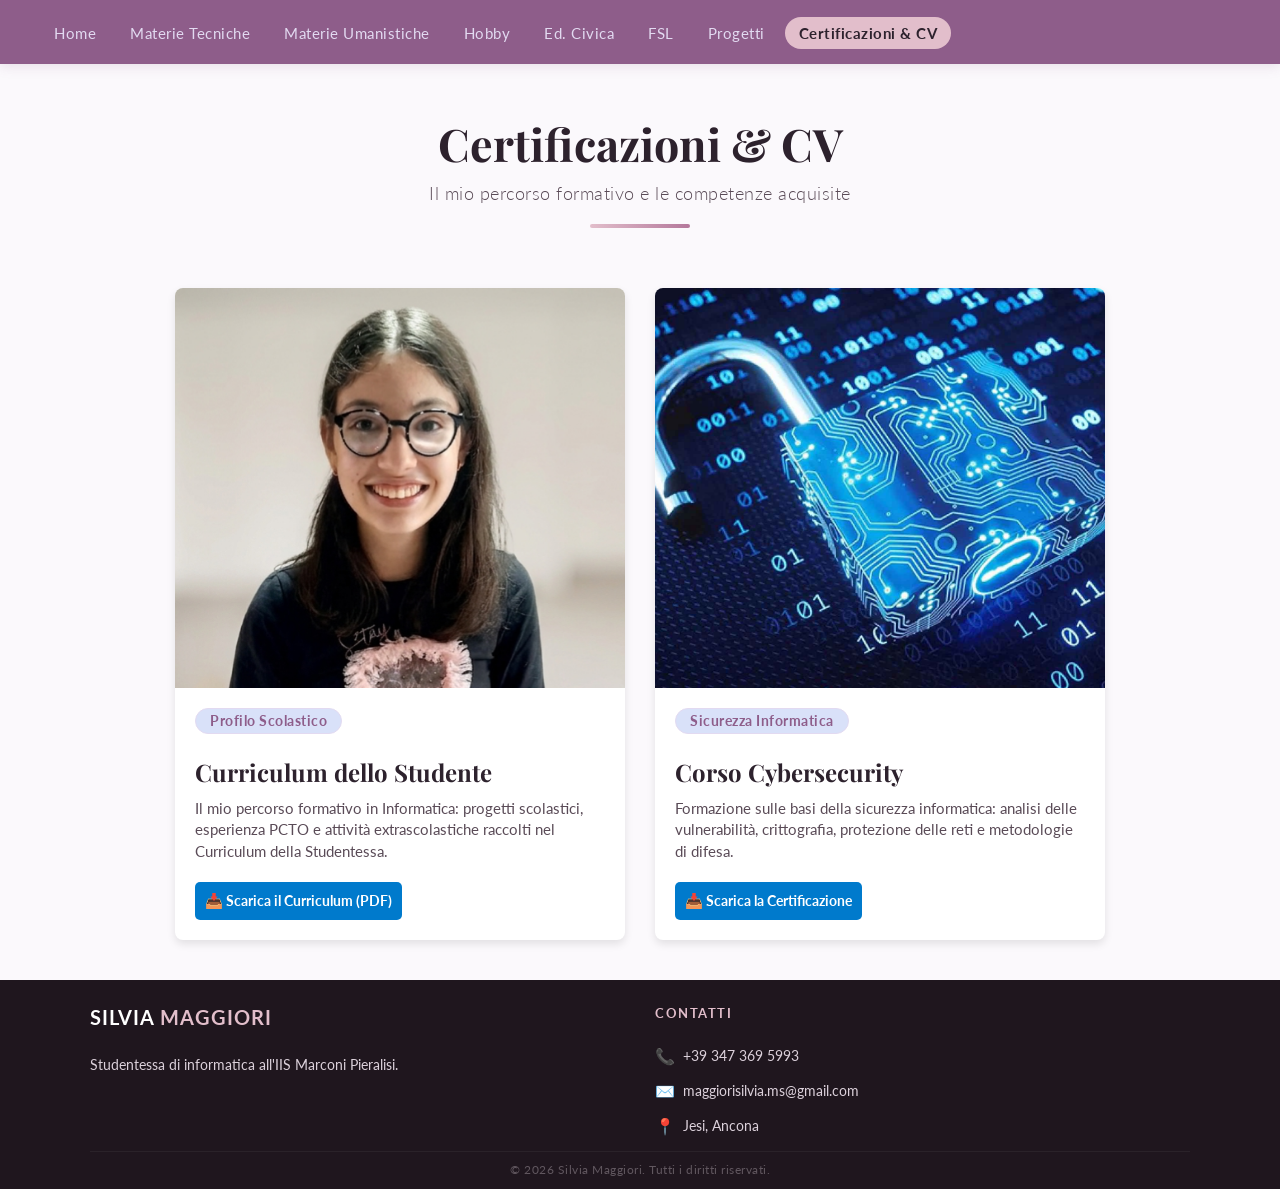
==== cv.html @ c0fbabb7 "Add files via upload" ====
<!DOCTYPE html>
<html lang="it">
<head>
  <meta charset="UTF-8">
  <meta name="viewport" content="width=device-width, initial-scale=1.0">
  <title>Certificazioni & CV - Sito Personale</title>
  <link href="https://fonts.googleapis.com/css2?family=Playfair+Display:wght@400;700&family=Lato:wght@300;400;700&display=swap" rel="stylesheet">
  <link rel="stylesheet" href="stile/style.css">
</head>
<body>

  <!-- Navbar -->
  <nav>
    <ul class="nav-links">
      <li><a href="index.html">Home</a></li>
      <li><a href="materieTeniche.html">Materie Tecniche</a></li>
      <li><a href="materieUmanistiche.html">Materie Umanistiche</a></li>
      <li><a href="hobby.html">Hobby</a></li>
      <li><a href="edcivica.html">Ed. Civica</a></li>
      <li><a href="FSL.html">FSL</a></li>
      <li><a href="progetti.html">Progetti</a></li>
      <li><a href="cv.html" class="active">Certificazioni & CV</a></li>
    </ul>
  </nav>

  <!--Titolo -->
  <header class="page-header">
    <h1 class="page-title">Certificazioni & CV</h1>
    <p class="page-subtitle">Il mio percorso formativo e le competenze acquisite</p>
    <div class="divider-center"></div>
  </header>

  <!-- Card Certificazioni -->
  <main style="display: flex; flex-wrap: wrap; justify-content: center; gap: 30px; padding: 40px 20px; max-width: 1200px; margin: 0 auto;">

    <!-- Cv -->
    <section class="pcto-card" style="flex: 1; min-width: 300px; max-width: 450px; display: flex; flex-direction: column; height: auto; margin: 0; box-shadow: 0 4px 8px rgba(0,0,0,0.1); border-radius: 8px; overflow: hidden;">
      <!-- Spazio foto: inserire img/foto mia.png -->
      <div class="pcto-image-wrapper" style="width: 100%; height: 200px; overflow: hidden;">
        <img src="img/foto mia.png" alt="Curriculum dello Studente" class="pcto-img" style="width: 100%; height: 100%; object-fit: cover;">
      </div>
      <div class="pcto-content" style="padding: 20px; flex-grow: 1; display: flex; flex-direction: column; justify-content: space-between;">
        <div>
          <span class="pcto-badge"> Profilo Scolastico</span>
          <h2 class="pcto-name" style="margin: 10px 0; font-size: 1.5rem;">Curriculum dello Studente</h2>
          <p class="pcto-desc" style="font-size: 0.95rem; line-height: 1.4;">
            Il mio percorso formativo in Informatica: progetti scolastici, esperienza PCTO
            e attività extrascolastiche raccolti nel Curriculum della Studentessa.
          </p>
        </div>
        <p style="margin-top: 20px;">
          <!-- Link al PDF del curriculum -->
          <a href="documenti/Curriculum_MGGSLV06R51E388K (1).pdf" download
            style="display: block; text-align: center; padding: 10px; background-color: #007acc; color: white; text-decoration: none; border-radius: 5px; font-weight: bold; font-size: 0.9rem;">
            📥 Scarica il Curriculum (PDF)
          </a>
        </p>
      </div>
    </section>

    <!-- Cybersecurity -->
    <section class="pcto-card" style="flex: 1; min-width: 300px; max-width: 450px; display: flex; flex-direction: column; height: auto; margin: 0; box-shadow: 0 4px 8px rgba(0,0,0,0.1); border-radius: 8px; overflow: hidden;">
      <div class="pcto-image-wrapper" style="width: 100%; height: 200px; overflow: hidden;">
        <img src="img/sistemi.jpg" alt="Corso Cybersecurity" class="pcto-img" style="width: 100%; height: 100%; object-fit: cover;">
      </div>
      <div class="pcto-content" style="padding: 20px; flex-grow: 1; display: flex; flex-direction: column; justify-content: space-between;">
        <div>
          <span class="pcto-badge"> Sicurezza Informatica</span>
          <h2 class="pcto-name" style="margin: 10px 0; font-size: 1.5rem;">Corso Cybersecurity</h2>
          <p class="pcto-desc" style="font-size: 0.95rem; line-height: 1.4;">
            Formazione sulle basi della sicurezza informatica: analisi delle vulnerabilità,
            crittografia, protezione delle reti e metodologie di difesa.
          </p>
        </div>
        <p style="margin-top: 20px;">
          <!-- Link alla certificazione -->
          <a href="documenti/certificazione corso cyber.jpeg" download
            style="display: block; text-align: center; padding: 10px; background-color: #007acc; color: white; text-decoration: none; border-radius: 5px; font-weight: bold; font-size: 0.9rem;">
            📥 Scarica la Certificazione
          </a>
        </p>
      </div>
    </section>

  </main>

  <!-- Footer-->
  <footer>
    <div class="footer-container">
      <div class="footer-column bio">
        <h3>SILVIA <span class="highlight">MAGGIORI</span></h3>
        <p>Studentessa di informatica all'IIS Marconi Pieralisi.</p>
      </div>
      <div class="footer-column contacts">
        <h4>CONTATTI</h4>
        <ul>
          <li><span class="icon">📞</span> +39 347 369 5993</li>
          <li><span class="icon">✉️</span> <a href="mailto:maggiorisilvia.ms@gmail.com">maggiorisilvia.ms@gmail.com</a></li>
          <li><span class="icon">📍</span> Jesi, Ancona</li>
        </ul>
      </div>
    </div>
    <div class="footer-bottom">
      &copy; 2026 Silvia Maggiori. Tutti i diritti riservati.
    </div>
  </footer>

</body>
</html>
---- stile/style.css ----
/* VARIABILI COLORI PALETTE */
:root {
  /* Toni Pastello e Chiari */
  --lavender-light: #e2daf1;   /* Lilla chiaro/lavanda superiore */
  --lavender-mist: #d9e1f9;    /* Celeste lilla chiarissimo */
  --mauve-soft: #e2cde3;       /* Malva delicato intermedio */
  --rose-dust: #e2becb;        /* Rosa antico/polvere */
  
  /* Toni Scuri di Accento */
  --plum-mid: #b4789b;         /* Prugna medio vibrante */
  --plum-dark: #8e5d8a;        /* Prugna profondo inferiore */
  
  /* Sfondi e Contenitori */
  --bg-light: #fbf9fc;         /* Sfondo generale chiarissimo con punta di lilla */
  --white: #ffffff;            
  
  /* Testi (Ottimizzati per il contrasto e la leggibilità) */
  --text-dark: #2d222d;        /* Grigio scurissimo prugna per testi principali */
  --text-mid: #5a4b57;         /* Grigio-viola medio per descrizioni */

  /* Footer */
  --footer-bg: #1f161e;        /* Melanzana quasi nero per un distacco netto */
  --footer-text: #dcd1db;      /* Testo chiaro per il footer */
}

/* Reset */
* {
  margin: 0;       
  padding: 0;      
  box-sizing: border-box; 
}

body {
  font-family: 'Lato', sans-serif; 
  background-color: var(--bg-light); 
  color: var(--text-dark); 
  min-height: 100vh; 
  display: flex;
  flex-direction: column;
}

/* ===== NAVBAR ===== */
nav {
  background-color: var(--plum-dark); 
  padding: 0 40px; 
  display: flex; 
  align-items: center; 
  justify-content: space-between; 
  height: 64px; 
  box-shadow: 0 2px 12px rgba(142, 93, 138, 0.18); 
  position: sticky; 
  top: 0; 
  z-index: 100; 
}

.nav-logo {
  font-family: 'Playfair Display', serif; 
  color: var(--white); 
  font-size: 1.3rem; 
  font-weight: 700;
  letter-spacing: 1px; 
  text-decoration: none; 
}

.nav-links {
  display: flex; 
  gap: 6px; 
  list-style: none; 
}

.nav-links a {
  color: var(--lavender-light); 
  text-decoration: none; 
  font-size: 0.92rem; 
  font-weight: 400; 
  padding: 7px 14px; 
  border-radius: 20px; 
  transition: background 0.2s, color 0.2s; 
  letter-spacing: 0.5px; 
}

.nav-links a:hover {
  background-color: var(--plum-mid); 
  color: var(--white); 
}

.nav-links a.active {
  background-color: var(--rose-dust); 
  color: var(--text-dark); 
  font-weight: 700; 
}

/* Hero */
.hero {
  flex: 1; 
  display: flex; 
  flex-direction: row; 
  align-items: center; 
  justify-content: center; 
  padding: 60px 40px; 
  min-height: calc(100vh - 64px - 110px); 
  gap: 90px; 
  max-width: 1400px; 
  margin: 0 auto; 
  width: 100%;
}

.photo-container {
  flex: 0 0 400px; 
  display: flex;
  justify-content: center;
  align-items: center;
}

.profile-image-round {
  width: 380px;        
  height: 380px;       
  border-radius: 50%;  
  object-fit: cover;   
  border: 6px solid var(--white); 
  box-shadow: 0 14px 40px rgba(142, 93, 138, 0.12); 
}

/* Card*/
.profile-card {
  background: var(--white); 
  border-radius: 24px; 
  box-shadow: 0 10px 45px rgba(142, 93, 138, 0.08); 
  padding: 55px 60px; 
  flex: 1; 
  max-width: 750px; 
}

.profile-info {
  display: flex;
  flex-direction: column; 
  align-items: flex-start; 
  gap: 16px; 
  text-align: left; 
}

.profile-name {
  font-family: 'Playfair Display', serif; 
  font-size: 3.2rem; 
  color: var(--text-dark); 
  line-height: 1.1; 
  font-weight: 700;
}

.profile-subtitle {
  font-size: 1rem; 
  color: var(--plum-mid); 
  font-weight: 700; 
  letter-spacing: 2px; 
  text-transform: uppercase; 
}

.divider {
  width: 85px; 
  height: 4px; 
  background: linear-gradient(90deg, var(--rose-dust), var(--plum-mid)); 
  border-radius: 2px; 
  margin: 2px 0; 
}

.description-heading {
  font-family: 'Playfair Display', serif;
  font-size: 1.75rem; 
  color: var(--text-dark);
  font-weight: 700;
  margin-top: 5px;
}

.profile-desc {
  font-size: 1.15rem; 
  color: var(--text-mid); 
  line-height: 1.75; 
}

.profile-badge {
  display: inline-flex; 
  align-items: center; 
  gap: 8px; 
  background: var(--lavender-light); 
  border: 1px solid var(--mauve-soft); 
  border-radius: 20px; 
  padding: 8px 22px; 
  font-size: 0.95rem; 
  color: var(--text-dark); 
  font-weight: 700; 
  letter-spacing: 0.5px; 
  margin-top: 5px;
}

/* Sezioni secondarie */
.page-header {
  text-align: center;
  padding: 50px 20px 20px 20px;
  max-width: 800px;
  margin: 0 auto;
}

.page-title {
  font-family: 'Playfair Display', serif;
  font-size: 2.8rem;
  color: var(--text-dark);
  margin-bottom: 10px;
}

.page-subtitle {
  font-size: 1.1rem;
  color: var(--text-mid);
  font-weight: 300;
  letter-spacing: 0.5px;
}

.divider-center {
  width: 100px;
  height: 4px;
  background: linear-gradient(90deg, var(--rose-dust), var(--plum-mid));
  border-radius: 2px;
  margin: 20px auto 0 auto;
}

/* Contenitori Generici Card */
.pcto-container, .hobby-container {
  max-width: 1000px;
  margin: 0 auto;
  padding: 30px 20px 80px 20px;
  display: flex;
  flex-direction: column;
  gap: 40px; 
}

/* Strutture Card Rigide e Allineate */
.pcto-card, .hobby-card {
  background: var(--white);
  border-radius: 20px;
  box-shadow: 0 10px 35px rgba(142, 93, 138, 0.05);
  overflow: hidden;
  display: flex;
  flex-direction: row; 
  align-items: stretch;
  transition: transform 0.3s ease, box-shadow 0.3s ease;
}

.pcto-card:hover, .hobby-card:hover {
  transform: translateY(-5px);
  box-shadow: 0 15px 45px rgba(142, 93, 138, 0.12);
}

.pcto-card.reverse, .hobby-card.reverse {
  flex-direction: row-reverse;
}

/* Gestione Immagini all'interno dei box */
.pcto-image-wrapper, .hobby-image-wrapper, .pcto-map-wrapper {
  flex: 0 0 400px; 
  min-height: 300px;
  background-color: var(--lavender-mist);
  overflow: hidden;
}

.pcto-img, .hobby-img {
  width: 100%;
  height: 100%;
  object-fit: cover;
}

.progetti-img{
  width: 40%;
  height: 40%;
  object-fit: cover;
}

.hobby-img.fit-contain {
  object-fit: contain;
  padding: 20px;
}

/* Allineamento e spaziatura testi interni alle Card */
.pcto-content, .hobby-content {
  padding: 45px;
  flex: 1;
  display: flex;
  flex-direction: column;
  justify-content: center;
  align-items: flex-start;
  text-align: left;
}

.pcto-badge, .hobby-badge {
  display: inline-block;
  background: var(--lavender-mist);
  border: 1px solid var(--lavender-light);
  border-radius: 15px;
  padding: 4px 14px;
  font-size: 0.85rem;
  color: var(--plum-dark);
  font-weight: 700;
  margin-bottom: 12px;
  letter-spacing: 0.5px;
}

.pcto-name, .hobby-name {
  font-family: 'Playfair Display', serif;
  font-size: 2rem;
  color: var(--text-dark);
  margin-bottom: 15px;
  font-weight: 700;
}

.pcto-desc, .hobby-desc {
  font-size: 1.05rem;
  color: var(--text-mid);
  line-height: 1.7;
}

/* Pulsanti Link (Es. Bottone Azienda PCTO) */
.pcto-button {
  display: inline-block;
  background-color: var(--plum-mid);
  color: var(--white);
  text-decoration: none;
  padding: 10px 22px;
  border-radius: 20px;
  font-weight: 700;
  font-size: 0.9rem;
  transition: background-color 0.2s, transform 0.2s;
  box-shadow: 0 4px 12px rgba(180, 120, 155, 0.25);
}

.pcto-button:hover {
  background-color: var(--plum-dark);
  transform: translateY(-1px);
}

/* Footer */
footer {
  background-color: var(--footer-bg); 
  color: var(--white);
  padding: 25px 40px 12px; 
  width: 100%;
  margin-top: auto;
}

.footer-container {
  max-width: 1100px;
  margin: 0 auto;
  display: flex;
  justify-content: space-between;
  align-items: flex-start;
  gap: 30px; 
}

.footer-column {
  flex: 1;
}

.footer-column.bio h3 {
  font-family: 'Lato', sans-serif;
  font-size: 1.25rem; 
  letter-spacing: 1px;
  margin-bottom: 25px; 
  color: var(--white);
}

.footer-column.bio .highlight {
  color: var(--rose-dust); 
}

.footer-column.bio p {
  color: var(--footer-text);
  font-size: 0.9rem; 
  line-height: 1.5;
  max-width: 320px;
}

.footer-column h4 {
  font-size: 0.8rem; 
  letter-spacing: 1.5px;
  color: var(--rose-dust); 
  margin-bottom: 25px; 
  font-weight: 700;
}

.footer-column.contacts ul {
  list-style: none;
  display: flex;
  flex-direction: column;
  gap: 15px; 
}

.footer-column.contacts li {
  color: var(--footer-text);
  font-size: 0.9rem;
  display: flex;
  align-items: center;
}

.footer-column.contacts .icon {
  margin-right: 10px;
  font-size: 1rem;
  display: inline-block;
  width: 18px;
}

.footer-column.contacts a {
  color: var(--footer-text);
  text-decoration: none;
  transition: color 0.2s;
}

.footer-column.contacts a:hover {
  color: var(--white);
}

.footer-bottom {
  max-width: 1100px;
  margin: 15px auto 0; 
  padding-top: 10px; 
  border-top: 1px solid rgba(255, 255, 255, 0.05); 
  text-align: center;
  font-size: 0.78rem;
  color: rgba(220, 209, 219, 0.35);
  letter-spacing: 0.5px;
}

/* Responsive */
@media (max-width: 1120px) {
  .hero {
    gap: 40px; 
  }
  .profile-image-round {
    width: 300px; 
    height: 300px;
  }
  .photo-container {
    flex: 0 0 320px;
  }
}

@media (max-width: 850px) {
  .hero {
    flex-direction: column; 
    text-align: center; 
    gap: 30px;
    padding: 40px 20px;
  }

  .photo-container {
    flex: 0 0 auto;
  }

  .profile-image-round {
    width: 220px; 
    height: 220px; 
  }

  .profile-card {
    width: 100%;
    padding: 40px 25px; 
  }

  .profile-info {
    align-items: center; 
    text-align: center;
  }

  .profile-name {
    font-size: 2.5rem; 
  }

  /* Compattamento moduli card per mobile */
  .pcto-card, .pcto-card.reverse, .hobby-card, .hobby-card.reverse {
    flex-direction: column; 
  }

  .pcto-image-wrapper, .hobby-image-wrapper, .pcto-map-wrapper {
    flex: 0 0 250px;
    width: 100%;
  }

  .pcto-content, .hobby-content {
    padding: 30px 25px;
    align-items: center;
    text-align: center;
  }

  .page-title {
    font-size: 2.3rem;
  }

  .footer-container {
    flex-direction: column;
    gap: 20px; 
    text-align: center;
  }

  .footer-column.bio p {
    margin: 0 auto;
  }

  .footer-column.contacts ul {
    align-items: center;
  }

  .footer-column h4 {
    margin-bottom: 15px;
  }
}
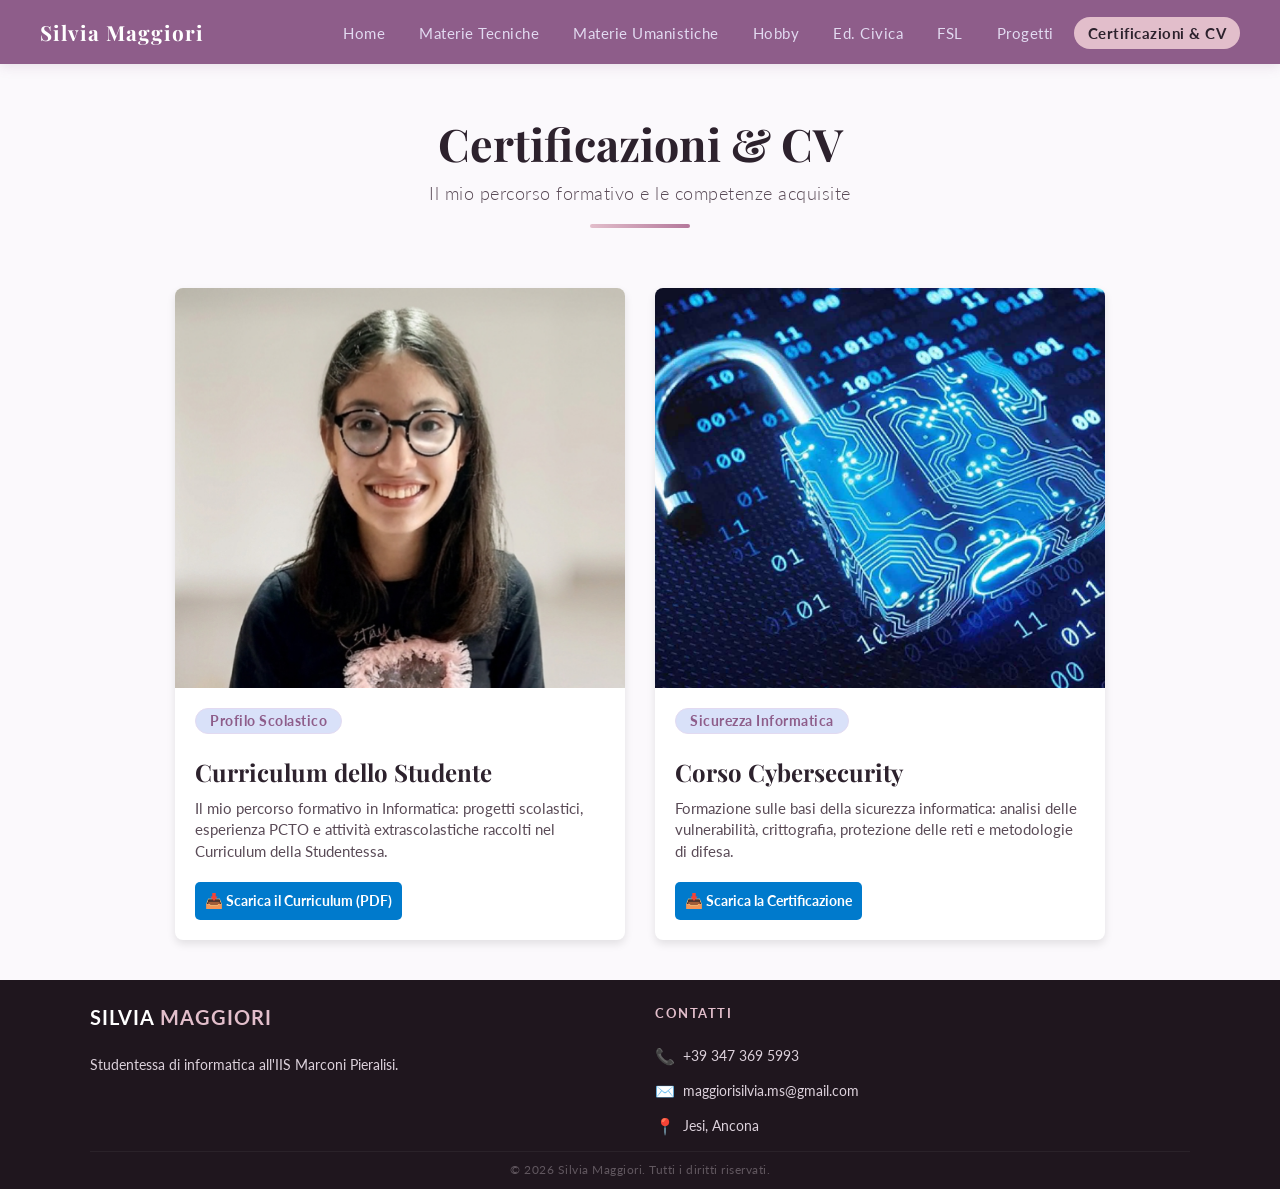
==== commit dc8122ae: "Update cv.html" ====
--- a/cv.html
+++ b/cv.html
@@ -11,6 +11,7 @@
 
   <!-- Navbar -->
   <nav>
+    <a href="index.html" class="nav-logo">Silvia Maggiori</a>
     <ul class="nav-links">
       <li><a href="index.html">Home</a></li>
       <li><a href="materieTeniche.html">Materie Tecniche</a></li>
@@ -21,7 +22,24 @@
       <li><a href="progetti.html">Progetti</a></li>
       <li><a href="cv.html" class="active">Certificazioni & CV</a></li>
     </ul>
+    <button class="nav-hamburger" id="hamburger" aria-label="Menu">
+      <span></span>
+      <span></span>
+      <span></span>
+    </button>
   </nav>
+
+  <!-- Menu Mobile -->
+  <div class="nav-mobile-overlay" id="mobileNav">
+    <a href="index.html">Home</a>
+    <a href="materieTeniche.html">Materie Tecniche</a>
+    <a href="materieUmanistiche.html">Materie Umanistiche</a>
+    <a href="hobby.html">Hobby</a>
+    <a href="edcivica.html">Ed. Civica</a>
+    <a href="FSL.html">FSL</a>
+    <a href="progetti.html">Progetti</a>
+    <a href="cv.html" class="active">Certificazioni &amp; CV</a>
+  </div>
 
   <!--Titolo -->
   <header class="page-header">
@@ -105,5 +123,14 @@
     </div>
   </footer>
 
+  <script>
+    const btn = document.getElementById('hamburger');
+    const menu = document.getElementById('mobileNav');
+    btn.addEventListener('click', () => {
+      btn.classList.toggle('open');
+      menu.classList.toggle('open');
+    });
+  </script>
+
 </body>
-</html>+</html>
--- a/stile/style.css
+++ b/stile/style.css
@@ -90,6 +90,80 @@
   font-weight: 700; 
 }
 
+/* ===== HAMBURGER BUTTON ===== */
+.nav-hamburger {
+  display: none;
+  flex-direction: column;
+  justify-content: center;
+  gap: 5px;
+  background: none;
+  border: none;
+  cursor: pointer;
+  padding: 6px;
+  z-index: 200;
+}
+
+.nav-hamburger span {
+  display: block;
+  width: 24px;
+  height: 2px;
+  background-color: var(--lavender-light);
+  border-radius: 2px;
+  transition: transform 0.3s ease, opacity 0.3s ease;
+}
+
+/* Animazione X quando aperto */
+.nav-hamburger.open span:nth-child(1) {
+  transform: translateY(7px) rotate(45deg);
+}
+.nav-hamburger.open span:nth-child(2) {
+  opacity: 0;
+}
+.nav-hamburger.open span:nth-child(3) {
+  transform: translateY(-7px) rotate(-45deg);
+}
+
+/* ===== MOBILE NAV OVERLAY ===== */
+.nav-mobile-overlay {
+  display: none;
+  position: fixed;
+  top: 64px;
+  left: 0;
+  width: 100%;
+  background-color: var(--plum-dark);
+  box-shadow: 0 8px 24px rgba(0,0,0,0.2);
+  z-index: 99;
+  flex-direction: column;
+  padding: 16px 20px 20px;
+  gap: 6px;
+}
+
+.nav-mobile-overlay.open {
+  display: flex;
+}
+
+.nav-mobile-overlay a {
+  color: var(--lavender-light);
+  text-decoration: none;
+  font-size: 1rem;
+  font-weight: 400;
+  padding: 10px 16px;
+  border-radius: 12px;
+  transition: background 0.2s, color 0.2s;
+  letter-spacing: 0.5px;
+}
+
+.nav-mobile-overlay a:hover {
+  background-color: var(--plum-mid);
+  color: var(--white);
+}
+
+.nav-mobile-overlay a.active {
+  background-color: var(--rose-dust);
+  color: var(--text-dark);
+  font-weight: 700;
+}
+
 /* Hero */
 .hero {
   flex: 1; 
@@ -441,12 +515,551 @@
 }
 
 @media (max-width: 850px) {
+  .nav-links {
+    display: none;
+  }
+
+  .nav-hamburger {
+    display: flex;
+  }
+
   .hero {
     flex-direction: column; 
     text-align: center; 
     gap: 30px;
     padding: 40px 20px;
   }
+/* VARIABILI COLORI PALETTE */
+:root {
+  /* Toni Pastello e Chiari */
+  --lavender-light: #e2daf1;   /* Lilla chiaro/lavanda superiore */
+  --lavender-mist: #d9e1f9;    /* Celeste lilla chiarissimo */
+  --mauve-soft: #e2cde3;       /* Malva delicato intermedio */
+  --rose-dust: #e2becb;        /* Rosa antico/polvere */
+  
+  /* Toni Scuri di Accento */
+  --plum-mid: #b4789b;         /* Prugna medio vibrante */
+  --plum-dark: #8e5d8a;        /* Prugna profondo inferiore */
+  
+  /* Sfondi e Contenitori */
+  --bg-light: #fbf9fc;         /* Sfondo generale chiarissimo con punta di lilla */
+  --white: #ffffff;            
+  
+  /* Testi (Ottimizzati per il contrasto e la leggibilità) */
+  --text-dark: #2d222d;        /* Grigio scurissimo prugna per testi principali */
+  --text-mid: #5a4b57;         /* Grigio-viola medio per descrizioni */
+
+  /* Footer */
+  --footer-bg: #1f161e;        /* Melanzana quasi nero per un distacco netto */
+  --footer-text: #dcd1db;      /* Testo chiaro per il footer */
+}
+
+/* Reset */
+* {
+  margin: 0;       
+  padding: 0;      
+  box-sizing: border-box; 
+}
+
+body {
+  font-family: 'Lato', sans-serif; 
+  background-color: var(--bg-light); 
+  color: var(--text-dark); 
+  min-height: 100vh; 
+  display: flex;
+  flex-direction: column;
+}
+
+/* ===== NAVBAR ===== */
+nav {
+  background-color: var(--plum-dark); 
+  padding: 0 40px; 
+  display: flex; 
+  align-items: center; 
+  justify-content: space-between; 
+  height: 64px; 
+  box-shadow: 0 2px 12px rgba(142, 93, 138, 0.18); 
+  position: sticky; 
+  top: 0; 
+  z-index: 100; 
+}
+
+.nav-logo {
+  font-family: 'Playfair Display', serif; 
+  color: var(--white); 
+  font-size: 1.3rem; 
+  font-weight: 700;
+  letter-spacing: 1px; 
+  text-decoration: none; 
+}
+
+.nav-links {
+  display: flex; 
+  gap: 6px; 
+  list-style: none; 
+}
+
+.nav-links a {
+  color: var(--lavender-light); 
+  text-decoration: none; 
+  font-size: 0.92rem; 
+  font-weight: 400; 
+  padding: 7px 14px; 
+  border-radius: 20px; 
+  transition: background 0.2s, color 0.2s; 
+  letter-spacing: 0.5px; 
+}
+
+.nav-links a:hover {
+  background-color: var(--plum-mid); 
+  color: var(--white); 
+}
+
+.nav-links a.active {
+  background-color: var(--rose-dust); 
+  color: var(--text-dark); 
+  font-weight: 700; 
+}
+
+/* ===== HAMBURGER BUTTON ===== */
+.nav-hamburger {
+  display: none;
+  flex-direction: column;
+  justify-content: center;
+  gap: 5px;
+  background: none;
+  border: none;
+  cursor: pointer;
+  padding: 6px;
+  z-index: 200;
+}
+
+.nav-hamburger span {
+  display: block;
+  width: 24px;
+  height: 2px;
+  background-color: var(--lavender-light);
+  border-radius: 2px;
+  transition: transform 0.3s ease, opacity 0.3s ease;
+}
+
+/* Animazione X quando aperto */
+.nav-hamburger.open span:nth-child(1) {
+  transform: translateY(7px) rotate(45deg);
+}
+.nav-hamburger.open span:nth-child(2) {
+  opacity: 0;
+}
+.nav-hamburger.open span:nth-child(3) {
+  transform: translateY(-7px) rotate(-45deg);
+}
+
+/* ===== MOBILE NAV OVERLAY ===== */
+.nav-mobile-overlay {
+  display: none;
+  position: fixed;
+  top: 64px;
+  left: 0;
+  width: 100%;
+  background-color: var(--plum-dark);
+  box-shadow: 0 8px 24px rgba(0,0,0,0.2);
+  z-index: 99;
+  flex-direction: column;
+  padding: 16px 20px 20px;
+  gap: 6px;
+}
+
+.nav-mobile-overlay.open {
+  display: flex;
+}
+
+.nav-mobile-overlay a {
+  color: var(--lavender-light);
+  text-decoration: none;
+  font-size: 1rem;
+  font-weight: 400;
+  padding: 10px 16px;
+  border-radius: 12px;
+  transition: background 0.2s, color 0.2s;
+  letter-spacing: 0.5px;
+}
+
+.nav-mobile-overlay a:hover {
+  background-color: var(--plum-mid);
+  color: var(--white);
+}
+
+.nav-mobile-overlay a.active {
+  background-color: var(--rose-dust);
+  color: var(--text-dark);
+  font-weight: 700;
+}
+
+/* Hero */
+.hero {
+  flex: 1; 
+  display: flex; 
+  flex-direction: row; 
+  align-items: center; 
+  justify-content: center; 
+  padding: 60px 40px; 
+  min-height: calc(100vh - 64px - 110px); 
+  gap: 90px; 
+  max-width: 1400px; 
+  margin: 0 auto; 
+  width: 100%;
+}
+
+.photo-container {
+  flex: 0 0 400px; 
+  display: flex;
+  justify-content: center;
+  align-items: center;
+}
+
+.profile-image-round {
+  width: 380px;        
+  height: 380px;       
+  border-radius: 50%;  
+  object-fit: cover;   
+  border: 6px solid var(--white); 
+  box-shadow: 0 14px 40px rgba(142, 93, 138, 0.12); 
+}
+
+/* Card*/
+.profile-card {
+  background: var(--white); 
+  border-radius: 24px; 
+  box-shadow: 0 10px 45px rgba(142, 93, 138, 0.08); 
+  padding: 55px 60px; 
+  flex: 1; 
+  max-width: 750px; 
+}
+
+.profile-info {
+  display: flex;
+  flex-direction: column; 
+  align-items: flex-start; 
+  gap: 16px; 
+  text-align: left; 
+}
+
+.profile-name {
+  font-family: 'Playfair Display', serif; 
+  font-size: 3.2rem; 
+  color: var(--text-dark); 
+  line-height: 1.1; 
+  font-weight: 700;
+}
+
+.profile-subtitle {
+  font-size: 1rem; 
+  color: var(--plum-mid); 
+  font-weight: 700; 
+  letter-spacing: 2px; 
+  text-transform: uppercase; 
+}
+
+.divider {
+  width: 85px; 
+  height: 4px; 
+  background: linear-gradient(90deg, var(--rose-dust), var(--plum-mid)); 
+  border-radius: 2px; 
+  margin: 2px 0; 
+}
+
+.description-heading {
+  font-family: 'Playfair Display', serif;
+  font-size: 1.75rem; 
+  color: var(--text-dark);
+  font-weight: 700;
+  margin-top: 5px;
+}
+
+.profile-desc {
+  font-size: 1.15rem; 
+  color: var(--text-mid); 
+  line-height: 1.75; 
+}
+
+.profile-badge {
+  display: inline-flex; 
+  align-items: center; 
+  gap: 8px; 
+  background: var(--lavender-light); 
+  border: 1px solid var(--mauve-soft); 
+  border-radius: 20px; 
+  padding: 8px 22px; 
+  font-size: 0.95rem; 
+  color: var(--text-dark); 
+  font-weight: 700; 
+  letter-spacing: 0.5px; 
+  margin-top: 5px;
+}
+
+/* Sezioni secondarie */
+.page-header {
+  text-align: center;
+  padding: 50px 20px 20px 20px;
+  max-width: 800px;
+  margin: 0 auto;
+}
+
+.page-title {
+  font-family: 'Playfair Display', serif;
+  font-size: 2.8rem;
+  color: var(--text-dark);
+  margin-bottom: 10px;
+}
+
+.page-subtitle {
+  font-size: 1.1rem;
+  color: var(--text-mid);
+  font-weight: 300;
+  letter-spacing: 0.5px;
+}
+
+.divider-center {
+  width: 100px;
+  height: 4px;
+  background: linear-gradient(90deg, var(--rose-dust), var(--plum-mid));
+  border-radius: 2px;
+  margin: 20px auto 0 auto;
+}
+
+/* Contenitori Generici Card */
+.pcto-container, .hobby-container {
+  max-width: 1000px;
+  margin: 0 auto;
+  padding: 30px 20px 80px 20px;
+  display: flex;
+  flex-direction: column;
+  gap: 40px; 
+}
+
+/* Strutture Card Rigide e Allineate */
+.pcto-card, .hobby-card {
+  background: var(--white);
+  border-radius: 20px;
+  box-shadow: 0 10px 35px rgba(142, 93, 138, 0.05);
+  overflow: hidden;
+  display: flex;
+  flex-direction: row; 
+  align-items: stretch;
+  transition: transform 0.3s ease, box-shadow 0.3s ease;
+}
+
+.pcto-card:hover, .hobby-card:hover {
+  transform: translateY(-5px);
+  box-shadow: 0 15px 45px rgba(142, 93, 138, 0.12);
+}
+
+.pcto-card.reverse, .hobby-card.reverse {
+  flex-direction: row-reverse;
+}
+
+/* Gestione Immagini all'interno dei box */
+.pcto-image-wrapper, .hobby-image-wrapper, .pcto-map-wrapper {
+  flex: 0 0 400px; 
+  min-height: 300px;
+  background-color: var(--lavender-mist);
+  overflow: hidden;
+}
+
+.pcto-img, .hobby-img {
+  width: 100%;
+  height: 100%;
+  object-fit: cover;
+}
+
+.progetti-img{
+  width: 40%;
+  height: 40%;
+  object-fit: cover;
+}
+
+.hobby-img.fit-contain {
+  object-fit: contain;
+  padding: 20px;
+}
+
+/* Allineamento e spaziatura testi interni alle Card */
+.pcto-content, .hobby-content {
+  padding: 45px;
+  flex: 1;
+  display: flex;
+  flex-direction: column;
+  justify-content: center;
+  align-items: flex-start;
+  text-align: left;
+}
+
+.pcto-badge, .hobby-badge {
+  display: inline-block;
+  background: var(--lavender-mist);
+  border: 1px solid var(--lavender-light);
+  border-radius: 15px;
+  padding: 4px 14px;
+  font-size: 0.85rem;
+  color: var(--plum-dark);
+  font-weight: 700;
+  margin-bottom: 12px;
+  letter-spacing: 0.5px;
+}
+
+.pcto-name, .hobby-name {
+  font-family: 'Playfair Display', serif;
+  font-size: 2rem;
+  color: var(--text-dark);
+  margin-bottom: 15px;
+  font-weight: 700;
+}
+
+.pcto-desc, .hobby-desc {
+  font-size: 1.05rem;
+  color: var(--text-mid);
+  line-height: 1.7;
+}
+
+/* Pulsanti Link (Es. Bottone Azienda PCTO) */
+.pcto-button {
+  display: inline-block;
+  background-color: var(--plum-mid);
+  color: var(--white);
+  text-decoration: none;
+  padding: 10px 22px;
+  border-radius: 20px;
+  font-weight: 700;
+  font-size: 0.9rem;
+  transition: background-color 0.2s, transform 0.2s;
+  box-shadow: 0 4px 12px rgba(180, 120, 155, 0.25);
+}
+
+.pcto-button:hover {
+  background-color: var(--plum-dark);
+  transform: translateY(-1px);
+}
+
+/* Footer */
+footer {
+  background-color: var(--footer-bg); 
+  color: var(--white);
+  padding: 25px 40px 12px; 
+  width: 100%;
+  margin-top: auto;
+}
+
+.footer-container {
+  max-width: 1100px;
+  margin: 0 auto;
+  display: flex;
+  justify-content: space-between;
+  align-items: flex-start;
+  gap: 30px; 
+}
+
+.footer-column {
+  flex: 1;
+}
+
+.footer-column.bio h3 {
+  font-family: 'Lato', sans-serif;
+  font-size: 1.25rem; 
+  letter-spacing: 1px;
+  margin-bottom: 25px; 
+  color: var(--white);
+}
+
+.footer-column.bio .highlight {
+  color: var(--rose-dust); 
+}
+
+.footer-column.bio p {
+  color: var(--footer-text);
+  font-size: 0.9rem; 
+  line-height: 1.5;
+  max-width: 320px;
+}
+
+.footer-column h4 {
+  font-size: 0.8rem; 
+  letter-spacing: 1.5px;
+  color: var(--rose-dust); 
+  margin-bottom: 25px; 
+  font-weight: 700;
+}
+
+.footer-column.contacts ul {
+  list-style: none;
+  display: flex;
+  flex-direction: column;
+  gap: 15px; 
+}
+
+.footer-column.contacts li {
+  color: var(--footer-text);
+  font-size: 0.9rem;
+  display: flex;
+  align-items: center;
+}
+
+.footer-column.contacts .icon {
+  margin-right: 10px;
+  font-size: 1rem;
+  display: inline-block;
+  width: 18px;
+}
+
+.footer-column.contacts a {
+  color: var(--footer-text);
+  text-decoration: none;
+  transition: color 0.2s;
+}
+
+.footer-column.contacts a:hover {
+  color: var(--white);
+}
+
+.footer-bottom {
+  max-width: 1100px;
+  margin: 15px auto 0; 
+  padding-top: 10px; 
+  border-top: 1px solid rgba(255, 255, 255, 0.05); 
+  text-align: center;
+  font-size: 0.78rem;
+  color: rgba(220, 209, 219, 0.35);
+  letter-spacing: 0.5px;
+}
+
+/* Responsive */
+@media (max-width: 1120px) {
+  .hero {
+    gap: 40px; 
+  }
+  .profile-image-round {
+    width: 300px; 
+    height: 300px;
+  }
+  .photo-container {
+    flex: 0 0 320px;
+  }
+}
+
+@media (max-width: 850px) {
+  .nav-links {
+    display: none;
+  }
+
+  .nav-hamburger {
+    display: flex;
+  }
+
+  .hero {
+    flex-direction: column; 
+    text-align: center; 
+    gap: 30px;
+    padding: 40px 20px;
+  }
 
   .photo-container {
     flex: 0 0 auto;
@@ -508,4 +1121,4 @@
   .footer-column h4 {
     margin-bottom: 15px;
   }
-}+}
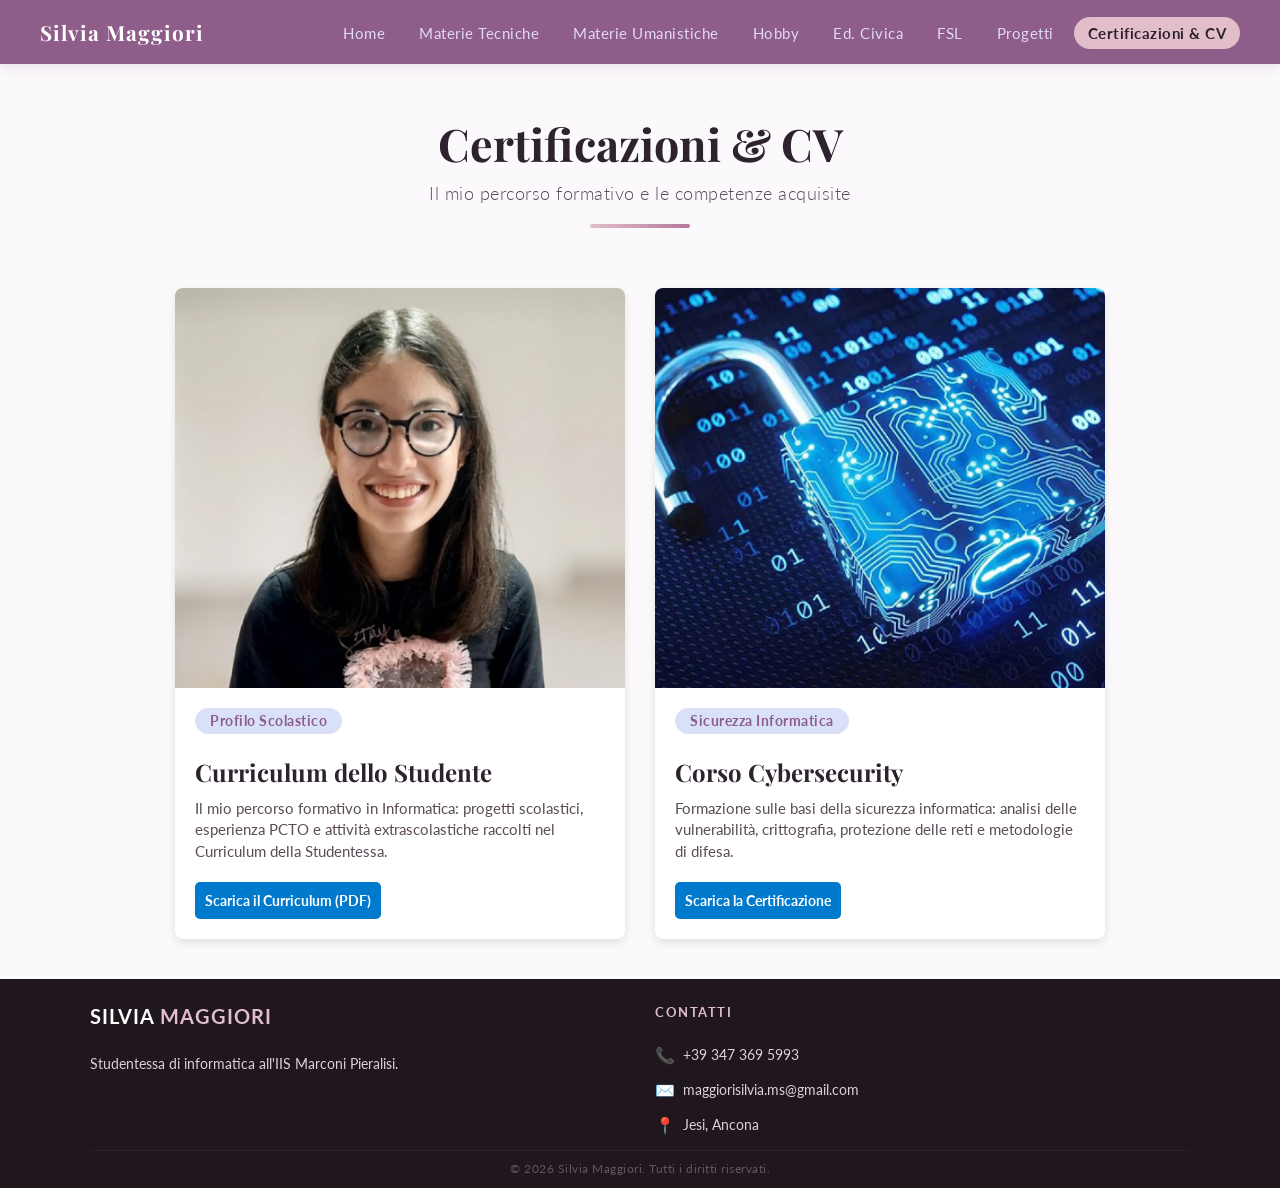
==== commit 57566de0: "Update cv.html" ====
--- a/cv.html
+++ b/cv.html
@@ -70,7 +70,7 @@
           <!-- Link al PDF del curriculum -->
           <a href="documenti/Curriculum_MGGSLV06R51E388K (1).pdf" download
             style="display: block; text-align: center; padding: 10px; background-color: #007acc; color: white; text-decoration: none; border-radius: 5px; font-weight: bold; font-size: 0.9rem;">
-            📥 Scarica il Curriculum (PDF)
+            Scarica il Curriculum (PDF)
           </a>
         </p>
       </div>
@@ -94,7 +94,7 @@
           <!-- Link alla certificazione -->
           <a href="documenti/certificazione corso cyber.jpeg" download
             style="display: block; text-align: center; padding: 10px; background-color: #007acc; color: white; text-decoration: none; border-radius: 5px; font-weight: bold; font-size: 0.9rem;">
-            📥 Scarica la Certificazione
+            Scarica la Certificazione
           </a>
         </p>
       </div>
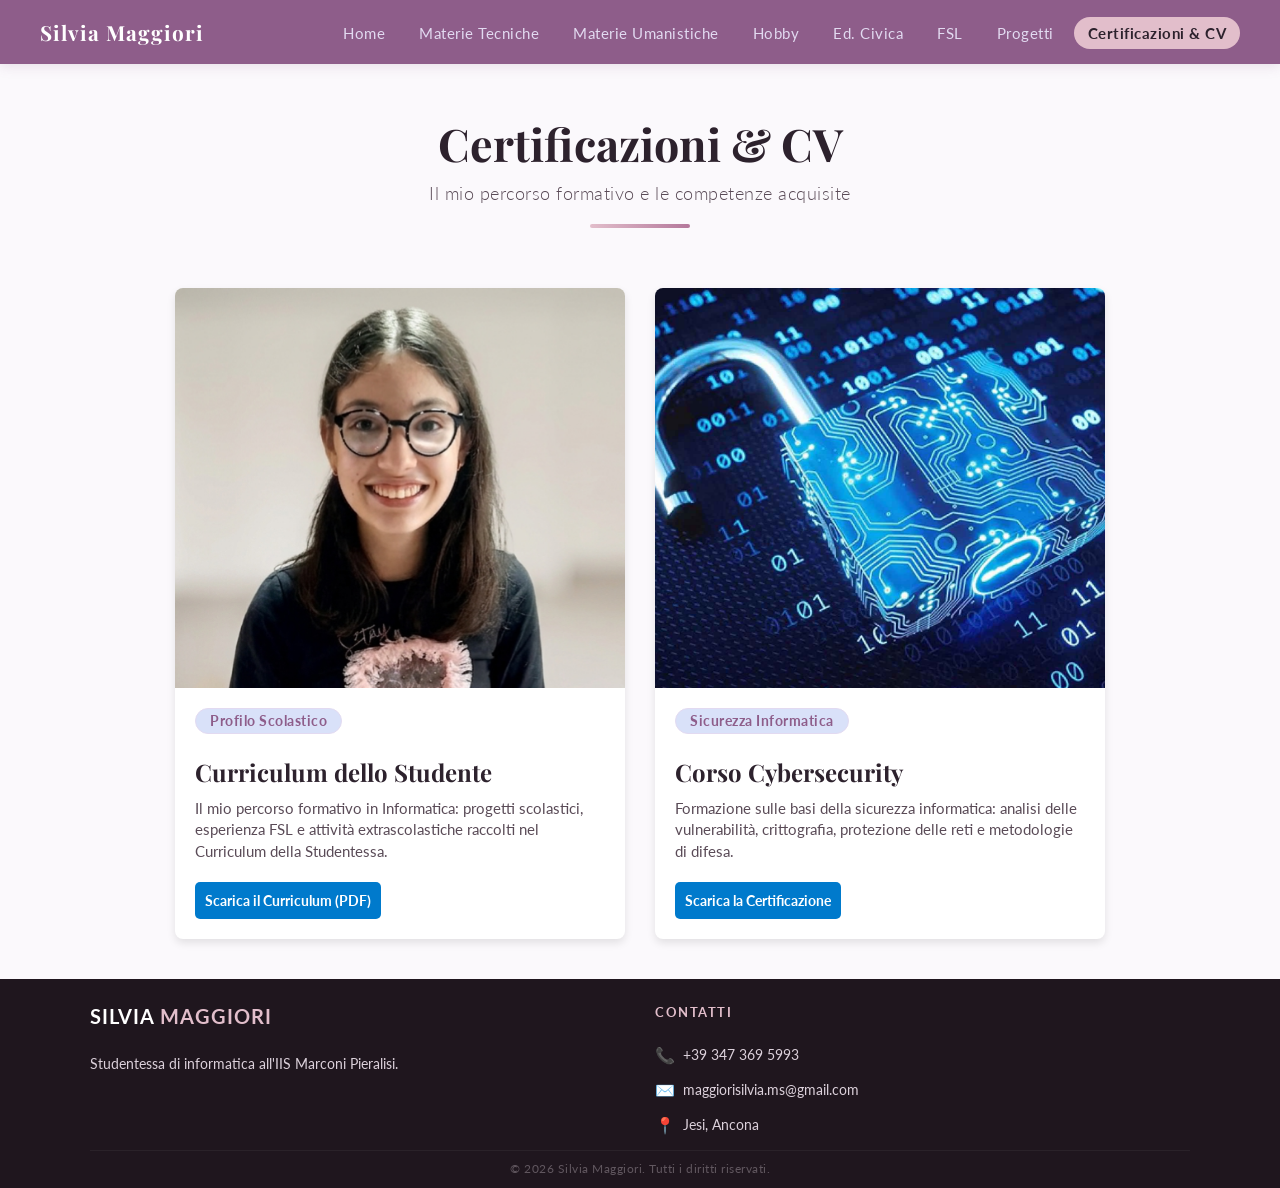
==== commit 970371a0: "Update cv.html" ====
--- a/cv.html
+++ b/cv.html
@@ -62,7 +62,7 @@
           <span class="pcto-badge"> Profilo Scolastico</span>
           <h2 class="pcto-name" style="margin: 10px 0; font-size: 1.5rem;">Curriculum dello Studente</h2>
           <p class="pcto-desc" style="font-size: 0.95rem; line-height: 1.4;">
-            Il mio percorso formativo in Informatica: progetti scolastici, esperienza PCTO
+            Il mio percorso formativo in Informatica: progetti scolastici, esperienza  FSL
             e attività extrascolastiche raccolti nel Curriculum della Studentessa.
           </p>
         </div>
--- a/stile/style.css
+++ b/stile/style.css
@@ -514,7 +514,8 @@
   }
 }
 
-@media (max-width: 850px) {
+@media (max-width: 850px) 
+{
   .nav-links {
     display: none;
   }
@@ -529,537 +530,6 @@
     gap: 30px;
     padding: 40px 20px;
   }
-/* VARIABILI COLORI PALETTE */
-:root {
-  /* Toni Pastello e Chiari */
-  --lavender-light: #e2daf1;   /* Lilla chiaro/lavanda superiore */
-  --lavender-mist: #d9e1f9;    /* Celeste lilla chiarissimo */
-  --mauve-soft: #e2cde3;       /* Malva delicato intermedio */
-  --rose-dust: #e2becb;        /* Rosa antico/polvere */
-  
-  /* Toni Scuri di Accento */
-  --plum-mid: #b4789b;         /* Prugna medio vibrante */
-  --plum-dark: #8e5d8a;        /* Prugna profondo inferiore */
-  
-  /* Sfondi e Contenitori */
-  --bg-light: #fbf9fc;         /* Sfondo generale chiarissimo con punta di lilla */
-  --white: #ffffff;            
-  
-  /* Testi (Ottimizzati per il contrasto e la leggibilità) */
-  --text-dark: #2d222d;        /* Grigio scurissimo prugna per testi principali */
-  --text-mid: #5a4b57;         /* Grigio-viola medio per descrizioni */
-
-  /* Footer */
-  --footer-bg: #1f161e;        /* Melanzana quasi nero per un distacco netto */
-  --footer-text: #dcd1db;      /* Testo chiaro per il footer */
-}
-
-/* Reset */
-* {
-  margin: 0;       
-  padding: 0;      
-  box-sizing: border-box; 
-}
-
-body {
-  font-family: 'Lato', sans-serif; 
-  background-color: var(--bg-light); 
-  color: var(--text-dark); 
-  min-height: 100vh; 
-  display: flex;
-  flex-direction: column;
-}
-
-/* ===== NAVBAR ===== */
-nav {
-  background-color: var(--plum-dark); 
-  padding: 0 40px; 
-  display: flex; 
-  align-items: center; 
-  justify-content: space-between; 
-  height: 64px; 
-  box-shadow: 0 2px 12px rgba(142, 93, 138, 0.18); 
-  position: sticky; 
-  top: 0; 
-  z-index: 100; 
-}
-
-.nav-logo {
-  font-family: 'Playfair Display', serif; 
-  color: var(--white); 
-  font-size: 1.3rem; 
-  font-weight: 700;
-  letter-spacing: 1px; 
-  text-decoration: none; 
-}
-
-.nav-links {
-  display: flex; 
-  gap: 6px; 
-  list-style: none; 
-}
-
-.nav-links a {
-  color: var(--lavender-light); 
-  text-decoration: none; 
-  font-size: 0.92rem; 
-  font-weight: 400; 
-  padding: 7px 14px; 
-  border-radius: 20px; 
-  transition: background 0.2s, color 0.2s; 
-  letter-spacing: 0.5px; 
-}
-
-.nav-links a:hover {
-  background-color: var(--plum-mid); 
-  color: var(--white); 
-}
-
-.nav-links a.active {
-  background-color: var(--rose-dust); 
-  color: var(--text-dark); 
-  font-weight: 700; 
-}
-
-/* ===== HAMBURGER BUTTON ===== */
-.nav-hamburger {
-  display: none;
-  flex-direction: column;
-  justify-content: center;
-  gap: 5px;
-  background: none;
-  border: none;
-  cursor: pointer;
-  padding: 6px;
-  z-index: 200;
-}
-
-.nav-hamburger span {
-  display: block;
-  width: 24px;
-  height: 2px;
-  background-color: var(--lavender-light);
-  border-radius: 2px;
-  transition: transform 0.3s ease, opacity 0.3s ease;
-}
-
-/* Animazione X quando aperto */
-.nav-hamburger.open span:nth-child(1) {
-  transform: translateY(7px) rotate(45deg);
-}
-.nav-hamburger.open span:nth-child(2) {
-  opacity: 0;
-}
-.nav-hamburger.open span:nth-child(3) {
-  transform: translateY(-7px) rotate(-45deg);
-}
-
-/* ===== MOBILE NAV OVERLAY ===== */
-.nav-mobile-overlay {
-  display: none;
-  position: fixed;
-  top: 64px;
-  left: 0;
-  width: 100%;
-  background-color: var(--plum-dark);
-  box-shadow: 0 8px 24px rgba(0,0,0,0.2);
-  z-index: 99;
-  flex-direction: column;
-  padding: 16px 20px 20px;
-  gap: 6px;
-}
-
-.nav-mobile-overlay.open {
-  display: flex;
-}
-
-.nav-mobile-overlay a {
-  color: var(--lavender-light);
-  text-decoration: none;
-  font-size: 1rem;
-  font-weight: 400;
-  padding: 10px 16px;
-  border-radius: 12px;
-  transition: background 0.2s, color 0.2s;
-  letter-spacing: 0.5px;
-}
-
-.nav-mobile-overlay a:hover {
-  background-color: var(--plum-mid);
-  color: var(--white);
-}
-
-.nav-mobile-overlay a.active {
-  background-color: var(--rose-dust);
-  color: var(--text-dark);
-  font-weight: 700;
-}
-
-/* Hero */
-.hero {
-  flex: 1; 
-  display: flex; 
-  flex-direction: row; 
-  align-items: center; 
-  justify-content: center; 
-  padding: 60px 40px; 
-  min-height: calc(100vh - 64px - 110px); 
-  gap: 90px; 
-  max-width: 1400px; 
-  margin: 0 auto; 
-  width: 100%;
-}
-
-.photo-container {
-  flex: 0 0 400px; 
-  display: flex;
-  justify-content: center;
-  align-items: center;
-}
-
-.profile-image-round {
-  width: 380px;        
-  height: 380px;       
-  border-radius: 50%;  
-  object-fit: cover;   
-  border: 6px solid var(--white); 
-  box-shadow: 0 14px 40px rgba(142, 93, 138, 0.12); 
-}
-
-/* Card*/
-.profile-card {
-  background: var(--white); 
-  border-radius: 24px; 
-  box-shadow: 0 10px 45px rgba(142, 93, 138, 0.08); 
-  padding: 55px 60px; 
-  flex: 1; 
-  max-width: 750px; 
-}
-
-.profile-info {
-  display: flex;
-  flex-direction: column; 
-  align-items: flex-start; 
-  gap: 16px; 
-  text-align: left; 
-}
-
-.profile-name {
-  font-family: 'Playfair Display', serif; 
-  font-size: 3.2rem; 
-  color: var(--text-dark); 
-  line-height: 1.1; 
-  font-weight: 700;
-}
-
-.profile-subtitle {
-  font-size: 1rem; 
-  color: var(--plum-mid); 
-  font-weight: 700; 
-  letter-spacing: 2px; 
-  text-transform: uppercase; 
-}
-
-.divider {
-  width: 85px; 
-  height: 4px; 
-  background: linear-gradient(90deg, var(--rose-dust), var(--plum-mid)); 
-  border-radius: 2px; 
-  margin: 2px 0; 
-}
-
-.description-heading {
-  font-family: 'Playfair Display', serif;
-  font-size: 1.75rem; 
-  color: var(--text-dark);
-  font-weight: 700;
-  margin-top: 5px;
-}
-
-.profile-desc {
-  font-size: 1.15rem; 
-  color: var(--text-mid); 
-  line-height: 1.75; 
-}
-
-.profile-badge {
-  display: inline-flex; 
-  align-items: center; 
-  gap: 8px; 
-  background: var(--lavender-light); 
-  border: 1px solid var(--mauve-soft); 
-  border-radius: 20px; 
-  padding: 8px 22px; 
-  font-size: 0.95rem; 
-  color: var(--text-dark); 
-  font-weight: 700; 
-  letter-spacing: 0.5px; 
-  margin-top: 5px;
-}
-
-/* Sezioni secondarie */
-.page-header {
-  text-align: center;
-  padding: 50px 20px 20px 20px;
-  max-width: 800px;
-  margin: 0 auto;
-}
-
-.page-title {
-  font-family: 'Playfair Display', serif;
-  font-size: 2.8rem;
-  color: var(--text-dark);
-  margin-bottom: 10px;
-}
-
-.page-subtitle {
-  font-size: 1.1rem;
-  color: var(--text-mid);
-  font-weight: 300;
-  letter-spacing: 0.5px;
-}
-
-.divider-center {
-  width: 100px;
-  height: 4px;
-  background: linear-gradient(90deg, var(--rose-dust), var(--plum-mid));
-  border-radius: 2px;
-  margin: 20px auto 0 auto;
-}
-
-/* Contenitori Generici Card */
-.pcto-container, .hobby-container {
-  max-width: 1000px;
-  margin: 0 auto;
-  padding: 30px 20px 80px 20px;
-  display: flex;
-  flex-direction: column;
-  gap: 40px; 
-}
-
-/* Strutture Card Rigide e Allineate */
-.pcto-card, .hobby-card {
-  background: var(--white);
-  border-radius: 20px;
-  box-shadow: 0 10px 35px rgba(142, 93, 138, 0.05);
-  overflow: hidden;
-  display: flex;
-  flex-direction: row; 
-  align-items: stretch;
-  transition: transform 0.3s ease, box-shadow 0.3s ease;
-}
-
-.pcto-card:hover, .hobby-card:hover {
-  transform: translateY(-5px);
-  box-shadow: 0 15px 45px rgba(142, 93, 138, 0.12);
-}
-
-.pcto-card.reverse, .hobby-card.reverse {
-  flex-direction: row-reverse;
-}
-
-/* Gestione Immagini all'interno dei box */
-.pcto-image-wrapper, .hobby-image-wrapper, .pcto-map-wrapper {
-  flex: 0 0 400px; 
-  min-height: 300px;
-  background-color: var(--lavender-mist);
-  overflow: hidden;
-}
-
-.pcto-img, .hobby-img {
-  width: 100%;
-  height: 100%;
-  object-fit: cover;
-}
-
-.progetti-img{
-  width: 40%;
-  height: 40%;
-  object-fit: cover;
-}
-
-.hobby-img.fit-contain {
-  object-fit: contain;
-  padding: 20px;
-}
-
-/* Allineamento e spaziatura testi interni alle Card */
-.pcto-content, .hobby-content {
-  padding: 45px;
-  flex: 1;
-  display: flex;
-  flex-direction: column;
-  justify-content: center;
-  align-items: flex-start;
-  text-align: left;
-}
-
-.pcto-badge, .hobby-badge {
-  display: inline-block;
-  background: var(--lavender-mist);
-  border: 1px solid var(--lavender-light);
-  border-radius: 15px;
-  padding: 4px 14px;
-  font-size: 0.85rem;
-  color: var(--plum-dark);
-  font-weight: 700;
-  margin-bottom: 12px;
-  letter-spacing: 0.5px;
-}
-
-.pcto-name, .hobby-name {
-  font-family: 'Playfair Display', serif;
-  font-size: 2rem;
-  color: var(--text-dark);
-  margin-bottom: 15px;
-  font-weight: 700;
-}
-
-.pcto-desc, .hobby-desc {
-  font-size: 1.05rem;
-  color: var(--text-mid);
-  line-height: 1.7;
-}
-
-/* Pulsanti Link (Es. Bottone Azienda PCTO) */
-.pcto-button {
-  display: inline-block;
-  background-color: var(--plum-mid);
-  color: var(--white);
-  text-decoration: none;
-  padding: 10px 22px;
-  border-radius: 20px;
-  font-weight: 700;
-  font-size: 0.9rem;
-  transition: background-color 0.2s, transform 0.2s;
-  box-shadow: 0 4px 12px rgba(180, 120, 155, 0.25);
-}
-
-.pcto-button:hover {
-  background-color: var(--plum-dark);
-  transform: translateY(-1px);
-}
-
-/* Footer */
-footer {
-  background-color: var(--footer-bg); 
-  color: var(--white);
-  padding: 25px 40px 12px; 
-  width: 100%;
-  margin-top: auto;
-}
-
-.footer-container {
-  max-width: 1100px;
-  margin: 0 auto;
-  display: flex;
-  justify-content: space-between;
-  align-items: flex-start;
-  gap: 30px; 
-}
-
-.footer-column {
-  flex: 1;
-}
-
-.footer-column.bio h3 {
-  font-family: 'Lato', sans-serif;
-  font-size: 1.25rem; 
-  letter-spacing: 1px;
-  margin-bottom: 25px; 
-  color: var(--white);
-}
-
-.footer-column.bio .highlight {
-  color: var(--rose-dust); 
-}
-
-.footer-column.bio p {
-  color: var(--footer-text);
-  font-size: 0.9rem; 
-  line-height: 1.5;
-  max-width: 320px;
-}
-
-.footer-column h4 {
-  font-size: 0.8rem; 
-  letter-spacing: 1.5px;
-  color: var(--rose-dust); 
-  margin-bottom: 25px; 
-  font-weight: 700;
-}
-
-.footer-column.contacts ul {
-  list-style: none;
-  display: flex;
-  flex-direction: column;
-  gap: 15px; 
-}
-
-.footer-column.contacts li {
-  color: var(--footer-text);
-  font-size: 0.9rem;
-  display: flex;
-  align-items: center;
-}
-
-.footer-column.contacts .icon {
-  margin-right: 10px;
-  font-size: 1rem;
-  display: inline-block;
-  width: 18px;
-}
-
-.footer-column.contacts a {
-  color: var(--footer-text);
-  text-decoration: none;
-  transition: color 0.2s;
-}
-
-.footer-column.contacts a:hover {
-  color: var(--white);
-}
-
-.footer-bottom {
-  max-width: 1100px;
-  margin: 15px auto 0; 
-  padding-top: 10px; 
-  border-top: 1px solid rgba(255, 255, 255, 0.05); 
-  text-align: center;
-  font-size: 0.78rem;
-  color: rgba(220, 209, 219, 0.35);
-  letter-spacing: 0.5px;
-}
-
-/* Responsive */
-@media (max-width: 1120px) {
-  .hero {
-    gap: 40px; 
-  }
-  .profile-image-round {
-    width: 300px; 
-    height: 300px;
-  }
-  .photo-container {
-    flex: 0 0 320px;
-  }
-}
-
-@media (max-width: 850px) {
-  .nav-links {
-    display: none;
-  }
-
-  .nav-hamburger {
-    display: flex;
-  }
-
-  .hero {
-    flex-direction: column; 
-    text-align: center; 
-    gap: 30px;
-    padding: 40px 20px;
-  }
 
   .photo-container {
     flex: 0 0 auto;
